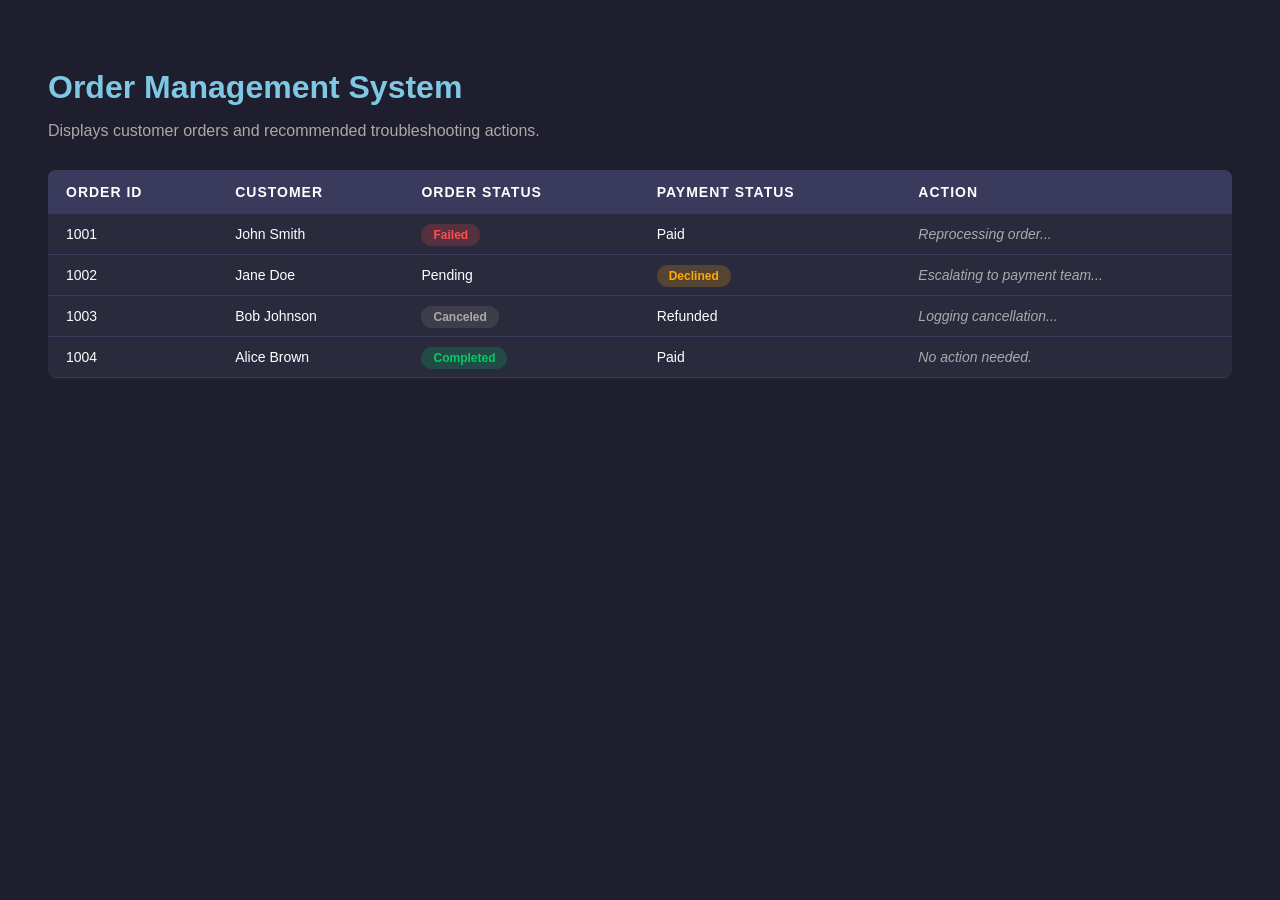
==== index.html @ 85a8628d "Add front-end order management dashboard" ====
<!DOCTYPE html>
<html lang="en">
<head>
    <meta charset="UTF-8">
    <meta name="viewport" content="width=device-width, initial-scale=1.0">
    <title>Order Management System</title>
    <style>
        body {
            font-family: Arial, sans-serif;
            background-color: #1e1e2e;
            color: #ffffff;
            padding: 40px;
        }

        h1 {
            color: #7ec8e3;
            margin-bottom: 10px;
        }

        p {
            color: #aaaaaa;
            margin-bottom: 30px;
        }

        table {
            width: 100%;
            border-collapse: collapse;
            background-color: #2a2a3d;
            border-radius: 8px;
            overflow: hidden;
        }

        th {
            background-color: #3a3a5c;
            padding: 14px 18px;
            text-align: left;
            font-size: 14px;
            text-transform: uppercase;
            letter-spacing: 1px;
        }

        td {
            padding: 12px 18px;
            border-bottom: 1px solid #3a3a5c;
            font-size: 14px;
        }

        /* Status badges */
        .badge {
            padding: 4px 12px;
            border-radius: 20px;
            font-size: 12px;
            font-weight: bold;
        }

        .failed     { background-color: #ff4d4d33; color: #ff4d4d; }
        .declined   { background-color: #ffaa0033; color: #ffaa00; }
        .canceled   { background-color: #88888833; color: #aaaaaa; }
        .completed  { background-color: #00cc6633; color: #00cc66; }

        /* Action column */
        .action {
            font-style: italic;
            color: #aaaaaa;
        }
    </style>
</head>
<body>

<h1>Order Management System</h1>
<p>Displays customer orders and recommended troubleshooting actions.</p>

<table>
    <thead>
    <tr>
        <th>Order ID</th>
        <th>Customer</th>
        <th>Order Status</th>
        <th>Payment Status</th>
        <th>Action</th>
    </tr>
    </thead>
    <tbody>
    <tr>
        <td>1001</td>
        <td>John Smith</td>
        <td><span class="badge failed">Failed</span></td>
        <td>Paid</td>
        <td class="action">Reprocessing order...</td>
    </tr>
    <tr>
        <td>1002</td>
        <td>Jane Doe</td>
        <td>Pending</td>
        <td><span class="badge declined">Declined</span></td>
        <td class="action">Escalating to payment team...</td>
    </tr>
    <tr>
        <td>1003</td>
        <td>Bob Johnson</td>
        <td><span class="badge canceled">Canceled</span></td>
        <td>Refunded</td>
        <td class="action">Logging cancellation...</td>
    </tr>
    <tr>
        <td>1004</td>
        <td>Alice Brown</td>
        <td><span class="badge completed">Completed</span></td>
        <td>Paid</td>
        <td class="action">No action needed.</td>
    </tr>
    </tbody>
</table>

</body>
</html>
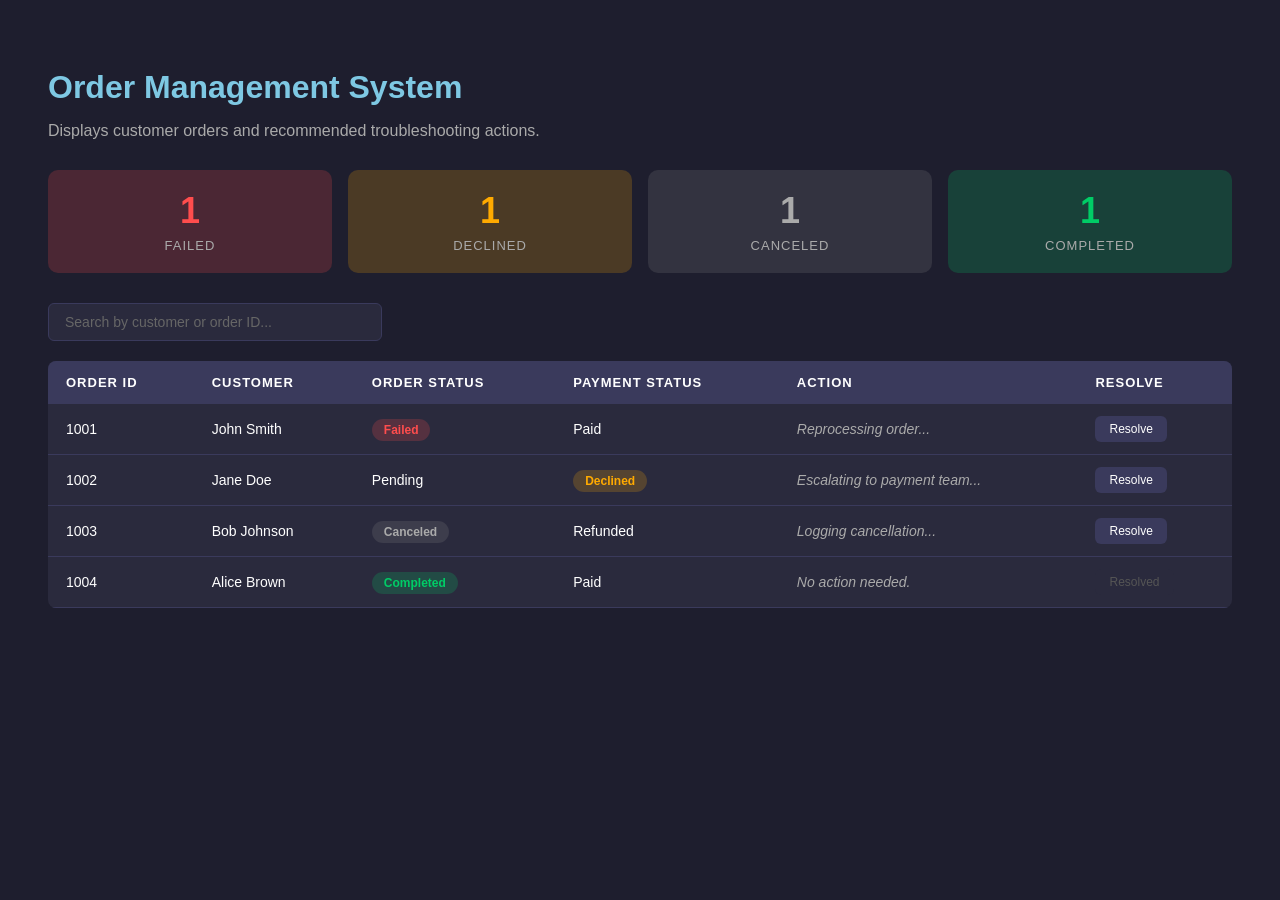
==== commit 9c0ce0b7: "Add summary cards, search filter, and resolve buttons" ====
--- a/index.html
+++ b/index.html
@@ -12,16 +12,61 @@
             padding: 40px;
         }
 
-        h1 {
-            color: #7ec8e3;
-            margin-bottom: 10px;
-        }
-
-        p {
+        h1 { color: #7ec8e3; margin-bottom: 6px; }
+        p  { color: #aaaaaa; margin-bottom: 30px; }
+
+        /* Summary Cards */
+        .cards {
+            display: flex;
+            gap: 16px;
+            margin-bottom: 30px;
+        }
+
+        .card {
+            flex: 1;
+            background-color: #2a2a3d;
+            border-radius: 10px;
+            padding: 20px;
+            text-align: center;
+        }
+
+        .card .number {
+            font-size: 36px;
+            font-weight: bold;
+            margin-bottom: 6px;
+        }
+
+        .card .label {
+            font-size: 13px;
             color: #aaaaaa;
-            margin-bottom: 30px;
-        }
-
+            text-transform: uppercase;
+            letter-spacing: 1px;
+        }
+
+        .card.failed   .number { color: #ff4d4d; }
+        .card.declined .number { color: #ffaa00; }
+        .card.canceled .number { color: #aaaaaa; }
+        .card.completed .number { color: #00cc66; }
+
+        /* Search Bar */
+        .search-bar {
+            margin-bottom: 20px;
+        }
+
+        .search-bar input {
+            width: 300px;
+            padding: 10px 16px;
+            border-radius: 6px;
+            border: 1px solid #3a3a5c;
+            background-color: #2a2a3d;
+            color: #ffffff;
+            font-size: 14px;
+            outline: none;
+        }
+
+        .search-bar input::placeholder { color: #666; }
+
+        /* Table */
         table {
             width: 100%;
             border-collapse: collapse;
@@ -34,7 +79,7 @@
             background-color: #3a3a5c;
             padding: 14px 18px;
             text-align: left;
-            font-size: 14px;
+            font-size: 13px;
             text-transform: uppercase;
             letter-spacing: 1px;
         }
@@ -45,7 +90,6 @@
             font-size: 14px;
         }
 
-        /* Status badges */
         .badge {
             padding: 4px 12px;
             border-radius: 20px;
@@ -53,16 +97,26 @@
             font-weight: bold;
         }
 
-        .failed     { background-color: #ff4d4d33; color: #ff4d4d; }
-        .declined   { background-color: #ffaa0033; color: #ffaa00; }
-        .canceled   { background-color: #88888833; color: #aaaaaa; }
-        .completed  { background-color: #00cc6633; color: #00cc66; }
-
-        /* Action column */
-        .action {
-            font-style: italic;
-            color: #aaaaaa;
-        }
+        .failed    { background-color: #ff4d4d33; color: #ff4d4d; }
+        .declined  { background-color: #ffaa0033; color: #ffaa00; }
+        .canceled  { background-color: #88888833; color: #aaaaaa; }
+        .completed { background-color: #00cc6633; color: #00cc66; }
+        .action    { font-style: italic; color: #aaaaaa; }
+
+        /* Resolve Button */
+        .resolve-btn {
+            padding: 6px 14px;
+            border-radius: 6px;
+            border: none;
+            background-color: #3a3a5c;
+            color: #ffffff;
+            font-size: 12px;
+            cursor: pointer;
+            transition: background 0.2s;
+        }
+
+        .resolve-btn:hover  { background-color: #00cc66; color: #000; }
+        .resolve-btn:disabled { background-color: #2a2a3d; color: #555; cursor: default; }
     </style>
 </head>
 <body>
@@ -70,7 +124,33 @@
 <h1>Order Management System</h1>
 <p>Displays customer orders and recommended troubleshooting actions.</p>
 
-<table>
+<!-- Summary Cards -->
+<div class="cards">
+    <div class="card failed">
+        <div class="number">1</div>
+        <div class="label">Failed</div>
+    </div>
+    <div class="card declined">
+        <div class="number">1</div>
+        <div class="label">Declined</div>
+    </div>
+    <div class="card canceled">
+        <div class="number">1</div>
+        <div class="label">Canceled</div>
+    </div>
+    <div class="card completed">
+        <div class="number">1</div>
+        <div class="label">Completed</div>
+    </div>
+</div>
+
+<!-- Search Bar -->
+<div class="search-bar">
+    <input type="text" id="searchInput" placeholder="Search by customer or order ID..." onkeyup="filterTable()">
+</div>
+
+<!-- Orders Table -->
+<table id="ordersTable">
     <thead>
     <tr>
         <th>Order ID</th>
@@ -78,6 +158,7 @@
         <th>Order Status</th>
         <th>Payment Status</th>
         <th>Action</th>
+        <th>Resolve</th>
     </tr>
     </thead>
     <tbody>
@@ -87,6 +168,7 @@
         <td><span class="badge failed">Failed</span></td>
         <td>Paid</td>
         <td class="action">Reprocessing order...</td>
+        <td><button class="resolve-btn" onclick="resolveOrder(this)">Resolve</button></td>
     </tr>
     <tr>
         <td>1002</td>
@@ -94,6 +176,7 @@
         <td>Pending</td>
         <td><span class="badge declined">Declined</span></td>
         <td class="action">Escalating to payment team...</td>
+        <td><button class="resolve-btn" onclick="resolveOrder(this)">Resolve</button></td>
     </tr>
     <tr>
         <td>1003</td>
@@ -101,6 +184,7 @@
         <td><span class="badge canceled">Canceled</span></td>
         <td>Refunded</td>
         <td class="action">Logging cancellation...</td>
+        <td><button class="resolve-btn" onclick="resolveOrder(this)">Resolve</button></td>
     </tr>
     <tr>
         <td>1004</td>
@@ -108,9 +192,30 @@
         <td><span class="badge completed">Completed</span></td>
         <td>Paid</td>
         <td class="action">No action needed.</td>
+        <td><button class="resolve-btn" disabled>Resolved</button></td>
     </tr>
     </tbody>
 </table>
 
+<script>
+    // Search filter
+    function filterTable() {
+        const input = document.getElementById("searchInput").value.toLowerCase();
+        const rows = document.querySelectorAll("#ordersTable tbody tr");
+        rows.forEach(row => {
+            const text = row.innerText.toLowerCase();
+            row.style.display = text.includes(input) ? "" : "none";
+        });
+    }
+
+    // Resolve button
+    function resolveOrder(btn) {
+        const row = btn.closest("tr");
+        row.style.opacity = "0.4";
+        btn.textContent = "Resolved";
+        btn.disabled = true;
+    }
+</script>
+
 </body>
 </html>
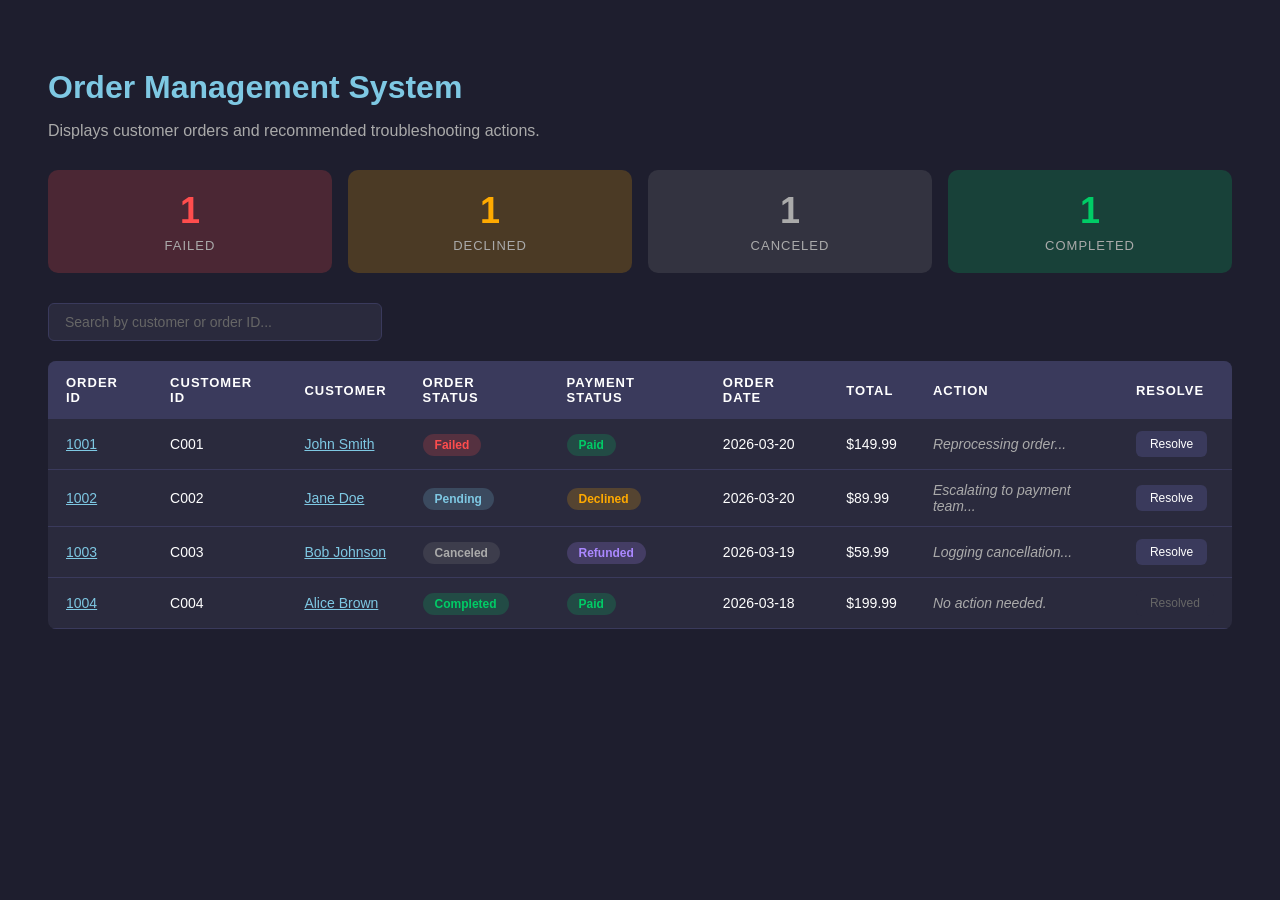
==== commit 79a5be25: "Add customer profiles, order detail modals, and order history" ====
--- a/index.html
+++ b/index.html
@@ -15,7 +15,6 @@
         h1 { color: #7ec8e3; margin-bottom: 6px; }
         p  { color: #aaaaaa; margin-bottom: 30px; }
 
-        /* Summary Cards */
         .cards {
             display: flex;
             gap: 16px;
@@ -30,28 +29,15 @@
             text-align: center;
         }
 
-        .card .number {
-            font-size: 36px;
-            font-weight: bold;
-            margin-bottom: 6px;
-        }
-
-        .card .label {
-            font-size: 13px;
-            color: #aaaaaa;
-            text-transform: uppercase;
-            letter-spacing: 1px;
-        }
-
-        .card.failed   .number { color: #ff4d4d; }
-        .card.declined .number { color: #ffaa00; }
-        .card.canceled .number { color: #aaaaaa; }
+        .card .number { font-size: 36px; font-weight: bold; margin-bottom: 6px; }
+        .card .label  { font-size: 13px; color: #aaaaaa; text-transform: uppercase; letter-spacing: 1px; }
+
+        .card.failed    .number { color: #ff4d4d; }
+        .card.declined  .number { color: #ffaa00; }
+        .card.canceled  .number { color: #aaaaaa; }
         .card.completed .number { color: #00cc66; }
 
-        /* Search Bar */
-        .search-bar {
-            margin-bottom: 20px;
-        }
+        .search-bar { margin-bottom: 20px; }
 
         .search-bar input {
             width: 300px;
@@ -66,7 +52,6 @@
 
         .search-bar input::placeholder { color: #666; }
 
-        /* Table */
         table {
             width: 100%;
             border-collapse: collapse;
@@ -101,9 +86,25 @@
         .declined  { background-color: #ffaa0033; color: #ffaa00; }
         .canceled  { background-color: #88888833; color: #aaaaaa; }
         .completed { background-color: #00cc6633; color: #00cc66; }
-        .action    { font-style: italic; color: #aaaaaa; }
-
-        /* Resolve Button */
+        .pending   { background-color: #7ec8e333; color: #7ec8e3; }
+        .paid      { background-color: #00cc6633; color: #00cc66; }
+        .refunded  { background-color: #aa88ff33; color: #aa88ff; }
+
+        .action { font-style: italic; color: #aaaaaa; }
+
+        /* Clickable links */
+        .clickable {
+            color: #7ec8e3;
+            cursor: pointer;
+            text-decoration: underline;
+            background: none;
+            border: none;
+            font-size: 14px;
+            padding: 0;
+        }
+
+        .clickable:hover { color: #ffffff; }
+
         .resolve-btn {
             padding: 6px 14px;
             border-radius: 6px;
@@ -115,8 +116,96 @@
             transition: background 0.2s;
         }
 
-        .resolve-btn:hover  { background-color: #00cc66; color: #000; }
-        .resolve-btn:disabled { background-color: #2a2a3d; color: #555; cursor: default; }
+        .resolve-btn:hover    { background-color: #00cc66; color: #000; }
+        .resolve-btn:disabled { background-color: #2a2a3d; color: #666; cursor: default; }
+
+        /* Modal overlay */
+        .modal-overlay {
+            display: none;
+            position: fixed;
+            top: 0; left: 0;
+            width: 100%; height: 100%;
+            background-color: rgba(0,0,0,0.7);
+            z-index: 100;
+            justify-content: center;
+            align-items: center;
+        }
+
+        .modal-overlay.active { display: flex; }
+
+        .modal {
+            background-color: #2a2a3d;
+            border-radius: 12px;
+            padding: 32px;
+            width: 560px;
+            max-width: 90%;
+            position: relative;
+        }
+
+        .modal h2 { color: #7ec8e3; margin-bottom: 6px; }
+        .modal .subtitle { color: #aaaaaa; font-size: 13px; margin-bottom: 24px; }
+
+        .modal-close {
+            position: absolute;
+            top: 16px; right: 20px;
+            background: none;
+            border: none;
+            color: #aaaaaa;
+            font-size: 22px;
+            cursor: pointer;
+        }
+
+        .modal-close:hover { color: #fff; }
+
+        .info-grid {
+            display: grid;
+            grid-template-columns: 1fr 1fr;
+            gap: 12px;
+            margin-bottom: 24px;
+        }
+
+        .info-item .info-label {
+            font-size: 11px;
+            color: #aaaaaa;
+            text-transform: uppercase;
+            letter-spacing: 1px;
+            margin-bottom: 4px;
+        }
+
+        .info-item .info-value {
+            font-size: 15px;
+            font-weight: bold;
+        }
+
+        .modal table {
+            margin-top: 8px;
+            font-size: 13px;
+        }
+
+        .modal th { font-size: 11px; padding: 10px 14px; }
+        .modal td { padding: 10px 14px; }
+
+        .action-buttons {
+            display: flex;
+            gap: 10px;
+            margin-top: 24px;
+        }
+
+        .btn {
+            padding: 10px 20px;
+            border-radius: 6px;
+            border: none;
+            font-size: 13px;
+            cursor: pointer;
+            font-weight: bold;
+        }
+
+        .btn-reprocess { background-color: #ff4d4d; color: #fff; }
+        .btn-escalate  { background-color: #ffaa00; color: #000; }
+        .btn-cancel    { background-color: #555; color: #fff; }
+        .btn-reprocess:hover { background-color: #ff2222; }
+        .btn-escalate:hover  { background-color: #cc8800; }
+        .btn-cancel:hover    { background-color: #333; }
     </style>
 </head>
 <body>
@@ -154,67 +243,208 @@
     <thead>
     <tr>
         <th>Order ID</th>
+        <th>Customer ID</th>
         <th>Customer</th>
         <th>Order Status</th>
         <th>Payment Status</th>
+        <th>Order Date</th>
+        <th>Total</th>
         <th>Action</th>
         <th>Resolve</th>
     </tr>
     </thead>
     <tbody>
     <tr>
-        <td>1001</td>
-        <td>John Smith</td>
+        <td><button class="clickable" onclick="openOrderModal('1001')">1001</button></td>
+        <td>C001</td>
+        <td><button class="clickable" onclick="openCustomerModal('C001')">John Smith</button></td>
         <td><span class="badge failed">Failed</span></td>
-        <td>Paid</td>
+        <td><span class="badge paid">Paid</span></td>
+        <td>2026-03-20</td>
+        <td>$149.99</td>
         <td class="action">Reprocessing order...</td>
         <td><button class="resolve-btn" onclick="resolveOrder(this)">Resolve</button></td>
     </tr>
     <tr>
-        <td>1002</td>
-        <td>Jane Doe</td>
-        <td>Pending</td>
+        <td><button class="clickable" onclick="openOrderModal('1002')">1002</button></td>
+        <td>C002</td>
+        <td><button class="clickable" onclick="openCustomerModal('C002')">Jane Doe</button></td>
+        <td><span class="badge pending">Pending</span></td>
         <td><span class="badge declined">Declined</span></td>
+        <td>2026-03-20</td>
+        <td>$89.99</td>
         <td class="action">Escalating to payment team...</td>
         <td><button class="resolve-btn" onclick="resolveOrder(this)">Resolve</button></td>
     </tr>
     <tr>
-        <td>1003</td>
-        <td>Bob Johnson</td>
+        <td><button class="clickable" onclick="openOrderModal('1003')">1003</button></td>
+        <td>C003</td>
+        <td><button class="clickable" onclick="openCustomerModal('C003')">Bob Johnson</button></td>
         <td><span class="badge canceled">Canceled</span></td>
-        <td>Refunded</td>
+        <td><span class="badge refunded">Refunded</span></td>
+        <td>2026-03-19</td>
+        <td>$59.99</td>
         <td class="action">Logging cancellation...</td>
         <td><button class="resolve-btn" onclick="resolveOrder(this)">Resolve</button></td>
     </tr>
     <tr>
-        <td>1004</td>
-        <td>Alice Brown</td>
+        <td><button class="clickable" onclick="openOrderModal('1004')">1004</button></td>
+        <td>C004</td>
+        <td><button class="clickable" onclick="openCustomerModal('C004')">Alice Brown</button></td>
         <td><span class="badge completed">Completed</span></td>
-        <td>Paid</td>
+        <td><span class="badge paid">Paid</span></td>
+        <td>2026-03-18</td>
+        <td>$199.99</td>
         <td class="action">No action needed.</td>
         <td><button class="resolve-btn" disabled>Resolved</button></td>
     </tr>
     </tbody>
 </table>
 
+<!-- Order Detail Modal -->
+<div class="modal-overlay" id="orderModal">
+    <div class="modal">
+        <button class="modal-close" onclick="closeModal('orderModal')">✕</button>
+        <h2 id="orderModalTitle">Order #1001</h2>
+        <div class="subtitle" id="orderModalSubtitle">Order details and available actions</div>
+        <div class="info-grid" id="orderModalGrid"></div>
+        <div class="action-buttons" id="orderModalActions"></div>
+    </div>
+</div>
+
+<!-- Customer Detail Modal -->
+<div class="modal-overlay" id="customerModal">
+    <div class="modal">
+        <button class="modal-close" onclick="closeModal('customerModal')">✕</button>
+        <h2 id="customerModalTitle">Customer Profile</h2>
+        <div class="subtitle" id="customerModalSubtitle"></div>
+        <div class="info-grid" id="customerModalGrid"></div>
+        <h3 style="color:#7ec8e3; margin-bottom:12px;">Order History</h3>
+        <table id="customerOrderHistory">
+            <thead>
+            <tr>
+                <th>Order ID</th>
+                <th>Date</th>
+                <th>Order Status</th>
+                <th>Payment</th>
+                <th>Total</th>
+            </tr>
+            </thead>
+            <tbody id="customerOrderHistoryBody"></tbody>
+        </table>
+    </div>
+</div>
+
 <script>
-    // Search filter
+    const orders = {
+        '1001': { id:'1001', customer:'John Smith', customerId:'C001', orderStatus:'Failed',    paymentStatus:'Paid',     date:'2026-03-20', total:'$149.99', action:'Reprocess order' },
+        '1002': { id:'1002', customer:'Jane Doe',   customerId:'C002', orderStatus:'Pending',   paymentStatus:'Declined', date:'2026-03-20', total:'$89.99',  action:'Escalate to payment team' },
+        '1003': { id:'1003', customer:'Bob Johnson',customerId:'C003', orderStatus:'Canceled',  paymentStatus:'Refunded', date:'2026-03-19', total:'$59.99',  action:'Log cancellation' },
+        '1004': { id:'1004', customer:'Alice Brown',customerId:'C004', orderStatus:'Completed', paymentStatus:'Paid',     date:'2026-03-18', total:'$199.99', action:'No action needed' }
+    };
+
+    const customers = {
+        'C001': { id:'C001', name:'John Smith',  email:'john.smith@email.com',  phone:'512-555-0101',
+            orders: [
+                { id:'1001', date:'2026-03-20', orderStatus:'Failed',    payment:'Paid',     total:'$149.99' },
+                { id:'1005', date:'2026-02-14', orderStatus:'Completed', payment:'Paid',     total:'$39.99'  },
+                { id:'1006', date:'2026-01-05', orderStatus:'Completed', payment:'Paid',     total:'$79.99'  }
+            ]
+        },
+        'C002': { id:'C002', name:'Jane Doe',    email:'jane.doe@email.com',    phone:'512-555-0102',
+            orders: [
+                { id:'1002', date:'2026-03-20', orderStatus:'Pending',   payment:'Declined', total:'$89.99'  },
+                { id:'1007', date:'2026-02-28', orderStatus:'Completed', payment:'Paid',     total:'$119.99' }
+            ]
+        },
+        'C003': { id:'C003', name:'Bob Johnson', email:'bob.johnson@email.com', phone:'512-555-0103',
+            orders: [
+                { id:'1003', date:'2026-03-19', orderStatus:'Canceled',  payment:'Refunded', total:'$59.99'  },
+                { id:'1008', date:'2026-01-22', orderStatus:'Completed', payment:'Paid',     total:'$29.99'  }
+            ]
+        },
+        'C004': { id:'C004', name:'Alice Brown', email:'alice.brown@email.com', phone:'512-555-0104',
+            orders: [
+                { id:'1004', date:'2026-03-18', orderStatus:'Completed', payment:'Paid',     total:'$199.99' },
+                { id:'1009', date:'2026-03-10', orderStatus:'Failed',    payment:'Paid',     total:'$99.99'  },
+                { id:'1010', date:'2026-02-01', orderStatus:'Completed', payment:'Paid',     total:'$49.99'  }
+            ]
+        }
+    };
+
+    function getBadge(status) {
+        const map = {
+            'Failed':'failed','Declined':'declined','Canceled':'canceled',
+            'Completed':'completed','Pending':'pending','Paid':'paid','Refunded':'refunded'
+        };
+        const cls = map[status] || '';
+        return `<span class="badge ${cls}">${status}</span>`;
+    }
+
+    function openOrderModal(orderId) {
+        const o = orders[orderId];
+        document.getElementById('orderModalTitle').textContent = `Order #${o.id}`;
+        document.getElementById('orderModalSubtitle').textContent = `Customer: ${o.customer} (${o.customerId})`;
+        document.getElementById('orderModalGrid').innerHTML = `
+                <div class="info-item"><div class="info-label">Order Status</div><div class="info-value">${getBadge(o.orderStatus)}</div></div>
+                <div class="info-item"><div class="info-label">Payment Status</div><div class="info-value">${getBadge(o.paymentStatus)}</div></div>
+                <div class="info-item"><div class="info-label">Order Date</div><div class="info-value">${o.date}</div></div>
+                <div class="info-item"><div class="info-label">Total</div><div class="info-value">${o.total}</div></div>
+            `;
+        let actions = '';
+        if (o.orderStatus === 'Failed')   actions = `<button class="btn btn-reprocess">Reprocess Order</button>`;
+        if (o.paymentStatus === 'Declined') actions = `<button class="btn btn-escalate">Escalate to Payment Team</button>`;
+        if (o.orderStatus === 'Canceled') actions = `<button class="btn btn-cancel">Log Cancellation</button>`;
+        document.getElementById('orderModalActions').innerHTML = actions;
+        document.getElementById('orderModal').classList.add('active');
+    }
+
+    function openCustomerModal(customerId) {
+        const c = customers[customerId];
+        document.getElementById('customerModalTitle').textContent = c.name;
+        document.getElementById('customerModalSubtitle').textContent = `Customer ID: ${c.id}`;
+        document.getElementById('customerModalGrid').innerHTML = `
+                <div class="info-item"><div class="info-label">Email</div><div class="info-value">${c.email}</div></div>
+                <div class="info-item"><div class="info-label">Phone</div><div class="info-value">${c.phone}</div></div>
+                <div class="info-item"><div class="info-label">Total Orders</div><div class="info-value">${c.orders.length}</div></div>
+            `;
+        const rows = c.orders.map(o => `
+                <tr>
+                    <td>${o.id}</td>
+                    <td>${o.date}</td>
+                    <td>${getBadge(o.orderStatus)}</td>
+                    <td>${getBadge(o.payment)}</td>
+                    <td>${o.total}</td>
+                </tr>
+            `).join('');
+        document.getElementById('customerOrderHistoryBody').innerHTML = rows;
+        document.getElementById('customerModal').classList.add('active');
+    }
+
+    function closeModal(id) {
+        document.getElementById(id).classList.remove('active');
+    }
+
     function filterTable() {
         const input = document.getElementById("searchInput").value.toLowerCase();
         const rows = document.querySelectorAll("#ordersTable tbody tr");
         rows.forEach(row => {
-            const text = row.innerText.toLowerCase();
-            row.style.display = text.includes(input) ? "" : "none";
+            row.style.display = row.innerText.toLowerCase().includes(input) ? "" : "none";
         });
     }
 
-    // Resolve button
     function resolveOrder(btn) {
-        const row = btn.closest("tr");
-        row.style.opacity = "0.4";
+        btn.closest("tr").style.opacity = "0.4";
         btn.textContent = "Resolved";
         btn.disabled = true;
     }
+
+    // Close modal when clicking outside
+    document.querySelectorAll('.modal-overlay').forEach(overlay => {
+        overlay.addEventListener('click', function(e) {
+            if (e.target === this) this.classList.remove('active');
+        });
+    });
 </script>
 
 </body>
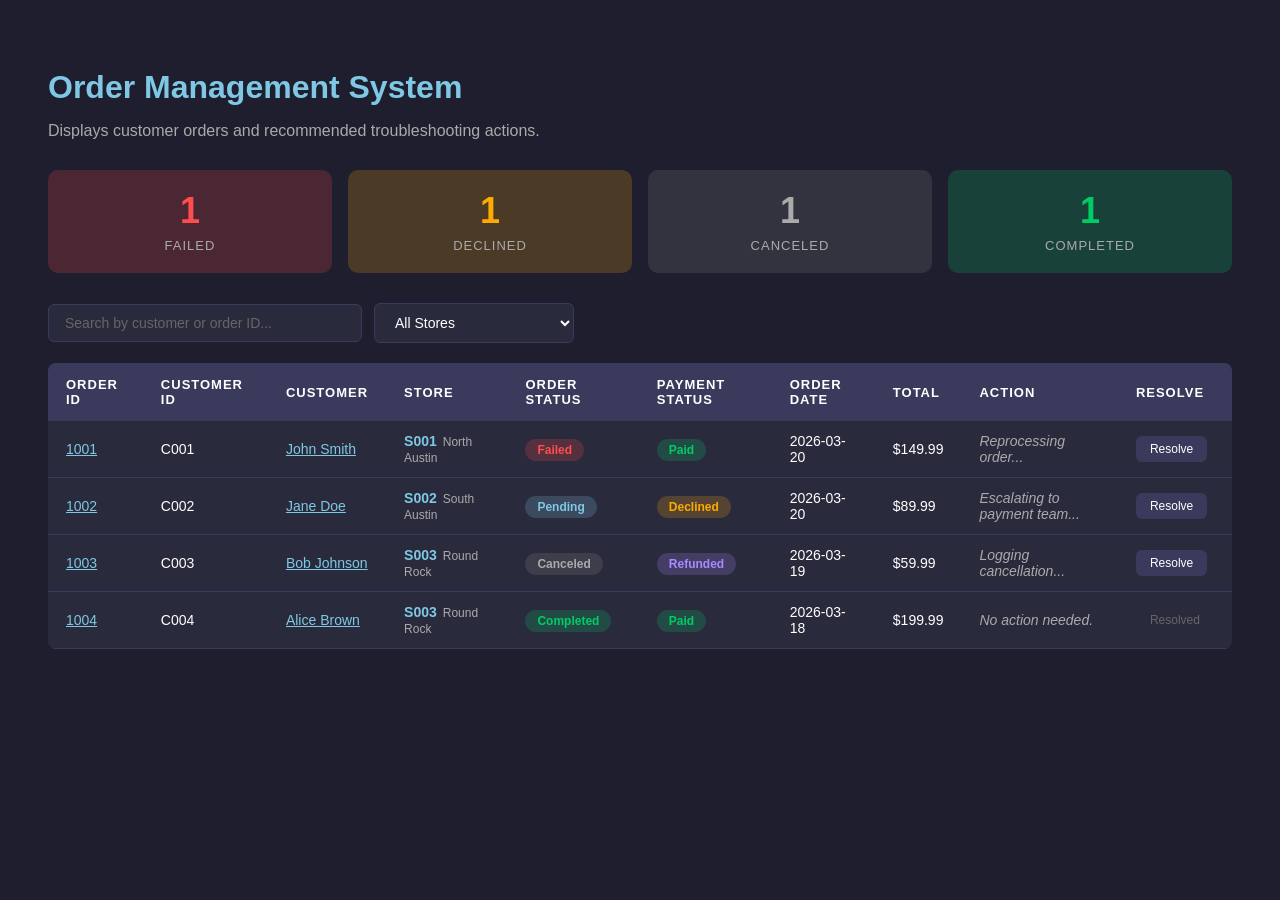
==== commit 47740a83: "Fix: clear browser cache, confirm JS/CSS separation working" ====
--- a/index.html
+++ b/index.html
@@ -4,209 +4,7 @@
     <meta charset="UTF-8">
     <meta name="viewport" content="width=device-width, initial-scale=1.0">
     <title>Order Management System</title>
-    <style>
-        body {
-            font-family: Arial, sans-serif;
-            background-color: #1e1e2e;
-            color: #ffffff;
-            padding: 40px;
-        }
-
-        h1 { color: #7ec8e3; margin-bottom: 6px; }
-        p  { color: #aaaaaa; margin-bottom: 30px; }
-
-        .cards {
-            display: flex;
-            gap: 16px;
-            margin-bottom: 30px;
-        }
-
-        .card {
-            flex: 1;
-            background-color: #2a2a3d;
-            border-radius: 10px;
-            padding: 20px;
-            text-align: center;
-        }
-
-        .card .number { font-size: 36px; font-weight: bold; margin-bottom: 6px; }
-        .card .label  { font-size: 13px; color: #aaaaaa; text-transform: uppercase; letter-spacing: 1px; }
-
-        .card.failed    .number { color: #ff4d4d; }
-        .card.declined  .number { color: #ffaa00; }
-        .card.canceled  .number { color: #aaaaaa; }
-        .card.completed .number { color: #00cc66; }
-
-        .search-bar { margin-bottom: 20px; }
-
-        .search-bar input {
-            width: 300px;
-            padding: 10px 16px;
-            border-radius: 6px;
-            border: 1px solid #3a3a5c;
-            background-color: #2a2a3d;
-            color: #ffffff;
-            font-size: 14px;
-            outline: none;
-        }
-
-        .search-bar input::placeholder { color: #666; }
-
-        table {
-            width: 100%;
-            border-collapse: collapse;
-            background-color: #2a2a3d;
-            border-radius: 8px;
-            overflow: hidden;
-        }
-
-        th {
-            background-color: #3a3a5c;
-            padding: 14px 18px;
-            text-align: left;
-            font-size: 13px;
-            text-transform: uppercase;
-            letter-spacing: 1px;
-        }
-
-        td {
-            padding: 12px 18px;
-            border-bottom: 1px solid #3a3a5c;
-            font-size: 14px;
-        }
-
-        .badge {
-            padding: 4px 12px;
-            border-radius: 20px;
-            font-size: 12px;
-            font-weight: bold;
-        }
-
-        .failed    { background-color: #ff4d4d33; color: #ff4d4d; }
-        .declined  { background-color: #ffaa0033; color: #ffaa00; }
-        .canceled  { background-color: #88888833; color: #aaaaaa; }
-        .completed { background-color: #00cc6633; color: #00cc66; }
-        .pending   { background-color: #7ec8e333; color: #7ec8e3; }
-        .paid      { background-color: #00cc6633; color: #00cc66; }
-        .refunded  { background-color: #aa88ff33; color: #aa88ff; }
-
-        .action { font-style: italic; color: #aaaaaa; }
-
-        /* Clickable links */
-        .clickable {
-            color: #7ec8e3;
-            cursor: pointer;
-            text-decoration: underline;
-            background: none;
-            border: none;
-            font-size: 14px;
-            padding: 0;
-        }
-
-        .clickable:hover { color: #ffffff; }
-
-        .resolve-btn {
-            padding: 6px 14px;
-            border-radius: 6px;
-            border: none;
-            background-color: #3a3a5c;
-            color: #ffffff;
-            font-size: 12px;
-            cursor: pointer;
-            transition: background 0.2s;
-        }
-
-        .resolve-btn:hover    { background-color: #00cc66; color: #000; }
-        .resolve-btn:disabled { background-color: #2a2a3d; color: #666; cursor: default; }
-
-        /* Modal overlay */
-        .modal-overlay {
-            display: none;
-            position: fixed;
-            top: 0; left: 0;
-            width: 100%; height: 100%;
-            background-color: rgba(0,0,0,0.7);
-            z-index: 100;
-            justify-content: center;
-            align-items: center;
-        }
-
-        .modal-overlay.active { display: flex; }
-
-        .modal {
-            background-color: #2a2a3d;
-            border-radius: 12px;
-            padding: 32px;
-            width: 560px;
-            max-width: 90%;
-            position: relative;
-        }
-
-        .modal h2 { color: #7ec8e3; margin-bottom: 6px; }
-        .modal .subtitle { color: #aaaaaa; font-size: 13px; margin-bottom: 24px; }
-
-        .modal-close {
-            position: absolute;
-            top: 16px; right: 20px;
-            background: none;
-            border: none;
-            color: #aaaaaa;
-            font-size: 22px;
-            cursor: pointer;
-        }
-
-        .modal-close:hover { color: #fff; }
-
-        .info-grid {
-            display: grid;
-            grid-template-columns: 1fr 1fr;
-            gap: 12px;
-            margin-bottom: 24px;
-        }
-
-        .info-item .info-label {
-            font-size: 11px;
-            color: #aaaaaa;
-            text-transform: uppercase;
-            letter-spacing: 1px;
-            margin-bottom: 4px;
-        }
-
-        .info-item .info-value {
-            font-size: 15px;
-            font-weight: bold;
-        }
-
-        .modal table {
-            margin-top: 8px;
-            font-size: 13px;
-        }
-
-        .modal th { font-size: 11px; padding: 10px 14px; }
-        .modal td { padding: 10px 14px; }
-
-        .action-buttons {
-            display: flex;
-            gap: 10px;
-            margin-top: 24px;
-        }
-
-        .btn {
-            padding: 10px 20px;
-            border-radius: 6px;
-            border: none;
-            font-size: 13px;
-            cursor: pointer;
-            font-weight: bold;
-        }
-
-        .btn-reprocess { background-color: #ff4d4d; color: #fff; }
-        .btn-escalate  { background-color: #ffaa00; color: #000; }
-        .btn-cancel    { background-color: #555; color: #fff; }
-        .btn-reprocess:hover { background-color: #ff2222; }
-        .btn-escalate:hover  { background-color: #cc8800; }
-        .btn-cancel:hover    { background-color: #333; }
-    </style>
+    <link rel="stylesheet" href="styles.css">
 </head>
 <body>
 
@@ -215,27 +13,21 @@
 
 <!-- Summary Cards -->
 <div class="cards">
-    <div class="card failed">
-        <div class="number">1</div>
-        <div class="label">Failed</div>
-    </div>
-    <div class="card declined">
-        <div class="number">1</div>
-        <div class="label">Declined</div>
-    </div>
-    <div class="card canceled">
-        <div class="number">1</div>
-        <div class="label">Canceled</div>
-    </div>
-    <div class="card completed">
-        <div class="number">1</div>
-        <div class="label">Completed</div>
-    </div>
+    <div class="card failed"><div class="number">1</div><div class="label">Failed</div></div>
+    <div class="card declined"><div class="number">1</div><div class="label">Declined</div></div>
+    <div class="card canceled"><div class="number">1</div><div class="label">Canceled</div></div>
+    <div class="card completed"><div class="number">1</div><div class="label">Completed</div></div>
 </div>
 
-<!-- Search Bar -->
-<div class="search-bar">
-    <input type="text" id="searchInput" placeholder="Search by customer or order ID..." onkeyup="filterTable()">
+<!-- Filters -->
+<div class="filters">
+    <input type="text" id="searchInput" placeholder="Search by customer or order ID..." onkeyup="applyFilters()">
+    <select id="storeFilter" onchange="applyFilters()">
+        <option value="">All Stores</option>
+        <option value="S001">S001 - North Austin</option>
+        <option value="S002">S002 - South Austin</option>
+        <option value="S003">S003 - Round Rock</option>
+    </select>
 </div>
 
 <!-- Orders Table -->
@@ -245,6 +37,7 @@
         <th>Order ID</th>
         <th>Customer ID</th>
         <th>Customer</th>
+        <th>Store</th>
         <th>Order Status</th>
         <th>Payment Status</th>
         <th>Order Date</th>
@@ -254,47 +47,47 @@
     </tr>
     </thead>
     <tbody>
-    <tr>
+    <tr data-store="S001">
         <td><button class="clickable" onclick="openOrderModal('1001')">1001</button></td>
         <td>C001</td>
         <td><button class="clickable" onclick="openCustomerModal('C001')">John Smith</button></td>
+        <td><span class="store-id">S001</span><span class="store-tag">North Austin</span></td>
         <td><span class="badge failed">Failed</span></td>
         <td><span class="badge paid">Paid</span></td>
-        <td>2026-03-20</td>
-        <td>$149.99</td>
+        <td>2026-03-20</td><td>$149.99</td>
         <td class="action">Reprocessing order...</td>
         <td><button class="resolve-btn" onclick="resolveOrder(this)">Resolve</button></td>
     </tr>
-    <tr>
+    <tr data-store="S002">
         <td><button class="clickable" onclick="openOrderModal('1002')">1002</button></td>
         <td>C002</td>
         <td><button class="clickable" onclick="openCustomerModal('C002')">Jane Doe</button></td>
+        <td><span class="store-id">S002</span><span class="store-tag">South Austin</span></td>
         <td><span class="badge pending">Pending</span></td>
         <td><span class="badge declined">Declined</span></td>
-        <td>2026-03-20</td>
-        <td>$89.99</td>
+        <td>2026-03-20</td><td>$89.99</td>
         <td class="action">Escalating to payment team...</td>
         <td><button class="resolve-btn" onclick="resolveOrder(this)">Resolve</button></td>
     </tr>
-    <tr>
+    <tr data-store="S003">
         <td><button class="clickable" onclick="openOrderModal('1003')">1003</button></td>
         <td>C003</td>
         <td><button class="clickable" onclick="openCustomerModal('C003')">Bob Johnson</button></td>
+        <td><span class="store-id">S003</span><span class="store-tag">Round Rock</span></td>
         <td><span class="badge canceled">Canceled</span></td>
         <td><span class="badge refunded">Refunded</span></td>
-        <td>2026-03-19</td>
-        <td>$59.99</td>
+        <td>2026-03-19</td><td>$59.99</td>
         <td class="action">Logging cancellation...</td>
         <td><button class="resolve-btn" onclick="resolveOrder(this)">Resolve</button></td>
     </tr>
-    <tr>
+    <tr data-store="S003">
         <td><button class="clickable" onclick="openOrderModal('1004')">1004</button></td>
         <td>C004</td>
         <td><button class="clickable" onclick="openCustomerModal('C004')">Alice Brown</button></td>
+        <td><span class="store-id">S003</span><span class="store-tag">Round Rock</span></td>
         <td><span class="badge completed">Completed</span></td>
         <td><span class="badge paid">Paid</span></td>
-        <td>2026-03-18</td>
-        <td>$199.99</td>
+        <td>2026-03-18</td><td>$199.99</td>
         <td class="action">No action needed.</td>
         <td><button class="resolve-btn" disabled>Resolved</button></td>
     </tr>
@@ -305,9 +98,21 @@
 <div class="modal-overlay" id="orderModal">
     <div class="modal">
         <button class="modal-close" onclick="closeModal('orderModal')">✕</button>
-        <h2 id="orderModalTitle">Order #1001</h2>
-        <div class="subtitle" id="orderModalSubtitle">Order details and available actions</div>
+        <h2 id="orderModalTitle"></h2>
+        <div class="subtitle" id="orderModalSubtitle"></div>
         <div class="info-grid" id="orderModalGrid"></div>
+        <div class="section-title">Items Ordered</div>
+        <table>
+            <thead>
+            <tr>
+                <th>Item</th><th>Qty</th><th>List Price</th>
+                <th>Retail Price</th><th>Savings</th><th>Line Total</th>
+            </tr>
+            </thead>
+            <tbody id="orderItemsBody"></tbody>
+        </table>
+        <div class="section-title">Order Total Breakdown</div>
+        <div class="cost-breakdown" id="costBreakdown"></div>
         <div class="action-buttons" id="orderModalActions"></div>
     </div>
 </div>
@@ -316,18 +121,15 @@
 <div class="modal-overlay" id="customerModal">
     <div class="modal">
         <button class="modal-close" onclick="closeModal('customerModal')">✕</button>
-        <h2 id="customerModalTitle">Customer Profile</h2>
+        <h2 id="customerModalTitle"></h2>
         <div class="subtitle" id="customerModalSubtitle"></div>
         <div class="info-grid" id="customerModalGrid"></div>
-        <h3 style="color:#7ec8e3; margin-bottom:12px;">Order History</h3>
-        <table id="customerOrderHistory">
+        <div class="section-title">Order History</div>
+        <table>
             <thead>
             <tr>
-                <th>Order ID</th>
-                <th>Date</th>
-                <th>Order Status</th>
-                <th>Payment</th>
-                <th>Total</th>
+                <th>Order ID</th><th>Store</th><th>Date</th>
+                <th>Order Status</th><th>Payment</th><th>Total</th><th>Actions</th>
             </tr>
             </thead>
             <tbody id="customerOrderHistoryBody"></tbody>
@@ -335,117 +137,46 @@
     </div>
 </div>
 
-<script>
-    const orders = {
-        '1001': { id:'1001', customer:'John Smith', customerId:'C001', orderStatus:'Failed',    paymentStatus:'Paid',     date:'2026-03-20', total:'$149.99', action:'Reprocess order' },
-        '1002': { id:'1002', customer:'Jane Doe',   customerId:'C002', orderStatus:'Pending',   paymentStatus:'Declined', date:'2026-03-20', total:'$89.99',  action:'Escalate to payment team' },
-        '1003': { id:'1003', customer:'Bob Johnson',customerId:'C003', orderStatus:'Canceled',  paymentStatus:'Refunded', date:'2026-03-19', total:'$59.99',  action:'Log cancellation' },
-        '1004': { id:'1004', customer:'Alice Brown',customerId:'C004', orderStatus:'Completed', paymentStatus:'Paid',     date:'2026-03-18', total:'$199.99', action:'No action needed' }
-    };
+<!-- Modify Order Modal -->
+<div class="modal-overlay" id="modifyModal">
+    <div class="modal" style="width:480px;">
+        <button class="modal-close" onclick="closeModal('modifyModal')">✕</button>
+        <h2 id="modifyModalTitle">Modify Order</h2>
+        <div class="subtitle">Update the order details below and click Save Changes.</div>
+        <input type="hidden" id="modifyOrderId">
+        <div style="display:flex; flex-direction:column; gap:18px; margin-top:8px;">
+            <div>
+                <div class="form-label">Order Status</div>
+                <select id="modifyOrderStatus" class="form-control">
+                    <option>Failed</option>
+                    <option>Pending</option>
+                    <option>Completed</option>
+                    <option>Canceled</option>
+                </select>
+            </div>
+            <div>
+                <div class="form-label">Fulfillment Type</div>
+                <select id="modifyFulfillment" class="form-control">
+                    <option>Delivery</option>
+                    <option>Pickup</option>
+                    <option>Will Call</option>
+                    <option>Ship to Store</option>
+                </select>
+            </div>
+            <div>
+                <div class="form-label">Note (optional)</div>
+                <textarea id="modifyNote" class="form-control" rows="3"
+                          placeholder="e.g. Customer called to change pickup time..."></textarea>
+            </div>
+        </div>
+        <div class="action-buttons">
+            <button class="btn btn-modify" onclick="saveModifyOrder()">💾 Save Changes</button>
+            <button class="btn btn-cancel" onclick="closeModal('modifyModal')">Cancel</button>
+        </div>
+    </div>
+</div>
 
-    const customers = {
-        'C001': { id:'C001', name:'John Smith',  email:'john.smith@email.com',  phone:'512-555-0101',
-            orders: [
-                { id:'1001', date:'2026-03-20', orderStatus:'Failed',    payment:'Paid',     total:'$149.99' },
-                { id:'1005', date:'2026-02-14', orderStatus:'Completed', payment:'Paid',     total:'$39.99'  },
-                { id:'1006', date:'2026-01-05', orderStatus:'Completed', payment:'Paid',     total:'$79.99'  }
-            ]
-        },
-        'C002': { id:'C002', name:'Jane Doe',    email:'jane.doe@email.com',    phone:'512-555-0102',
-            orders: [
-                { id:'1002', date:'2026-03-20', orderStatus:'Pending',   payment:'Declined', total:'$89.99'  },
-                { id:'1007', date:'2026-02-28', orderStatus:'Completed', payment:'Paid',     total:'$119.99' }
-            ]
-        },
-        'C003': { id:'C003', name:'Bob Johnson', email:'bob.johnson@email.com', phone:'512-555-0103',
-            orders: [
-                { id:'1003', date:'2026-03-19', orderStatus:'Canceled',  payment:'Refunded', total:'$59.99'  },
-                { id:'1008', date:'2026-01-22', orderStatus:'Completed', payment:'Paid',     total:'$29.99'  }
-            ]
-        },
-        'C004': { id:'C004', name:'Alice Brown', email:'alice.brown@email.com', phone:'512-555-0104',
-            orders: [
-                { id:'1004', date:'2026-03-18', orderStatus:'Completed', payment:'Paid',     total:'$199.99' },
-                { id:'1009', date:'2026-03-10', orderStatus:'Failed',    payment:'Paid',     total:'$99.99'  },
-                { id:'1010', date:'2026-02-01', orderStatus:'Completed', payment:'Paid',     total:'$49.99'  }
-            ]
-        }
-    };
-
-    function getBadge(status) {
-        const map = {
-            'Failed':'failed','Declined':'declined','Canceled':'canceled',
-            'Completed':'completed','Pending':'pending','Paid':'paid','Refunded':'refunded'
-        };
-        const cls = map[status] || '';
-        return `<span class="badge ${cls}">${status}</span>`;
-    }
-
-    function openOrderModal(orderId) {
-        const o = orders[orderId];
-        document.getElementById('orderModalTitle').textContent = `Order #${o.id}`;
-        document.getElementById('orderModalSubtitle').textContent = `Customer: ${o.customer} (${o.customerId})`;
-        document.getElementById('orderModalGrid').innerHTML = `
-                <div class="info-item"><div class="info-label">Order Status</div><div class="info-value">${getBadge(o.orderStatus)}</div></div>
-                <div class="info-item"><div class="info-label">Payment Status</div><div class="info-value">${getBadge(o.paymentStatus)}</div></div>
-                <div class="info-item"><div class="info-label">Order Date</div><div class="info-value">${o.date}</div></div>
-                <div class="info-item"><div class="info-label">Total</div><div class="info-value">${o.total}</div></div>
-            `;
-        let actions = '';
-        if (o.orderStatus === 'Failed')   actions = `<button class="btn btn-reprocess">Reprocess Order</button>`;
-        if (o.paymentStatus === 'Declined') actions = `<button class="btn btn-escalate">Escalate to Payment Team</button>`;
-        if (o.orderStatus === 'Canceled') actions = `<button class="btn btn-cancel">Log Cancellation</button>`;
-        document.getElementById('orderModalActions').innerHTML = actions;
-        document.getElementById('orderModal').classList.add('active');
-    }
-
-    function openCustomerModal(customerId) {
-        const c = customers[customerId];
-        document.getElementById('customerModalTitle').textContent = c.name;
-        document.getElementById('customerModalSubtitle').textContent = `Customer ID: ${c.id}`;
-        document.getElementById('customerModalGrid').innerHTML = `
-                <div class="info-item"><div class="info-label">Email</div><div class="info-value">${c.email}</div></div>
-                <div class="info-item"><div class="info-label">Phone</div><div class="info-value">${c.phone}</div></div>
-                <div class="info-item"><div class="info-label">Total Orders</div><div class="info-value">${c.orders.length}</div></div>
-            `;
-        const rows = c.orders.map(o => `
-                <tr>
-                    <td>${o.id}</td>
-                    <td>${o.date}</td>
-                    <td>${getBadge(o.orderStatus)}</td>
-                    <td>${getBadge(o.payment)}</td>
-                    <td>${o.total}</td>
-                </tr>
-            `).join('');
-        document.getElementById('customerOrderHistoryBody').innerHTML = rows;
-        document.getElementById('customerModal').classList.add('active');
-    }
-
-    function closeModal(id) {
-        document.getElementById(id).classList.remove('active');
-    }
-
-    function filterTable() {
-        const input = document.getElementById("searchInput").value.toLowerCase();
-        const rows = document.querySelectorAll("#ordersTable tbody tr");
-        rows.forEach(row => {
-            row.style.display = row.innerText.toLowerCase().includes(input) ? "" : "none";
-        });
-    }
-
-    function resolveOrder(btn) {
-        btn.closest("tr").style.opacity = "0.4";
-        btn.textContent = "Resolved";
-        btn.disabled = true;
-    }
-
-    // Close modal when clicking outside
-    document.querySelectorAll('.modal-overlay').forEach(overlay => {
-        overlay.addEventListener('click', function(e) {
-            if (e.target === this) this.classList.remove('active');
-        });
-    });
-</script>
+<script src="app.js"></script>
 
 </body>
 </html>
--- a/styles.css
+++ b/styles.css
@@ -0,0 +1,253 @@
+
+body {
+    font-family: Arial, sans-serif;
+    background-color: #1e1e2e;
+    color: #ffffff;
+    padding: 40px;
+}
+
+h1 { color: #7ec8e3; margin-bottom: 6px; }
+p  { color: #aaaaaa; margin-bottom: 30px; }
+
+.cards {
+    display: flex;
+    gap: 16px;
+    margin-bottom: 30px;
+}
+
+.card {
+    flex: 1;
+    background-color: #2a2a3d;
+    border-radius: 10px;
+    padding: 20px;
+    text-align: center;
+}
+
+.card .number { font-size: 36px; font-weight: bold; margin-bottom: 6px; }
+.card .label  { font-size: 13px; color: #aaaaaa; text-transform: uppercase; letter-spacing: 1px; }
+
+.card.failed    .number { color: #ff4d4d; }
+.card.declined  .number { color: #ffaa00; }
+.card.canceled  .number { color: #aaaaaa; }
+.card.completed .number { color: #00cc66; }
+
+.filters {
+    display: flex;
+    gap: 12px;
+    margin-bottom: 20px;
+    align-items: center;
+}
+
+.filters input, .filters select {
+    padding: 10px 16px;
+    border-radius: 6px;
+    border: 1px solid #3a3a5c;
+    background-color: #2a2a3d;
+    color: #ffffff;
+    font-size: 14px;
+    outline: none;
+}
+
+.filters input { width: 280px; }
+.filters select { width: 200px; cursor: pointer; }
+.filters input::placeholder { color: #666; }
+
+table {
+    width: 100%;
+    border-collapse: collapse;
+    background-color: #2a2a3d;
+    border-radius: 8px;
+    overflow: hidden;
+}
+
+th {
+    background-color: #3a3a5c;
+    padding: 14px 18px;
+    text-align: left;
+    font-size: 13px;
+    text-transform: uppercase;
+    letter-spacing: 1px;
+}
+
+td {
+    padding: 12px 18px;
+    border-bottom: 1px solid #3a3a5c;
+    font-size: 14px;
+}
+
+.badge {
+    padding: 4px 12px;
+    border-radius: 20px;
+    font-size: 12px;
+    font-weight: bold;
+}
+
+.failed    { background-color: #ff4d4d33; color: #ff4d4d; }
+.declined  { background-color: #ffaa0033; color: #ffaa00; }
+.canceled  { background-color: #88888833; color: #aaaaaa; }
+.completed { background-color: #00cc6633; color: #00cc66; }
+.pending   { background-color: #7ec8e333; color: #7ec8e3; }
+.paid      { background-color: #00cc6633; color: #00cc66; }
+.refunded  { background-color: #aa88ff33; color: #aa88ff; }
+.delivery      { background-color: #7ec8e333; color: #7ec8e3; }
+.pickup        { background-color: #aa88ff33; color: #aa88ff; }
+.willcall      { background-color: #ffaa0033; color: #ffaa00; }
+.shiptostore   { background-color: #00cc6633; color: #00cc66; }
+
+.store-tag { font-size: 12px; color: #aaaaaa; }
+.store-id  { font-weight: bold; color: #7ec8e3; margin-right: 6px; }
+.action    { font-style: italic; color: #aaaaaa; }
+
+.clickable {
+    color: #7ec8e3;
+    cursor: pointer;
+    text-decoration: underline;
+    background: none;
+    border: none;
+    font-size: 14px;
+    padding: 0;
+}
+
+.clickable:hover { color: #ffffff; }
+
+.resolve-btn {
+    padding: 6px 14px;
+    border-radius: 6px;
+    border: none;
+    background-color: #3a3a5c;
+    color: #ffffff;
+    font-size: 12px;
+    cursor: pointer;
+    transition: background 0.2s;
+}
+
+.resolve-btn:hover    { background-color: #00cc66; color: #000; }
+.resolve-btn:disabled { background-color: #2a2a3d; color: #666; cursor: default; }
+
+/* Modal */
+.modal-overlay {
+    display: none;
+    position: fixed;
+    top: 0; left: 0;
+    width: 100%; height: 100%;
+    background-color: rgba(0,0,0,0.7);
+    z-index: 100;
+    justify-content: center;
+    align-items: flex-start;
+    padding-top: 40px;
+    overflow-y: auto;
+}
+
+.modal-overlay.active { display: flex; }
+
+.modal {
+    background-color: #2a2a3d;
+    border-radius: 12px;
+    padding: 32px;
+    width: 720px;
+    max-width: 92%;
+    position: relative;
+    margin-bottom: 40px;
+}
+
+.modal h2 { color: #7ec8e3; margin-bottom: 6px; }
+.modal .subtitle { color: #aaaaaa; font-size: 13px; margin-bottom: 24px; }
+
+.modal-close {
+    position: absolute;
+    top: 16px; right: 20px;
+    background: none;
+    border: none;
+    color: #aaaaaa;
+    font-size: 22px;
+    cursor: pointer;
+}
+
+.modal-close:hover { color: #fff; }
+
+.info-grid {
+    display: grid;
+    grid-template-columns: 1fr 1fr 1fr;
+    gap: 12px;
+    margin-bottom: 24px;
+}
+
+.info-item .info-label {
+    font-size: 11px;
+    color: #aaaaaa;
+    text-transform: uppercase;
+    letter-spacing: 1px;
+    margin-bottom: 4px;
+}
+
+.info-item .info-value {
+    font-size: 15px;
+    font-weight: bold;
+}
+
+.section-title {
+    color: #7ec8e3;
+    margin: 24px 0 12px;
+    font-size: 15px;
+    border-bottom: 1px solid #3a3a5c;
+    padding-bottom: 8px;
+}
+
+.modal table  { margin-top: 0; font-size: 13px; }
+.modal th     { font-size: 11px; padding: 10px 14px; }
+.modal td     { padding: 10px 14px; }
+
+/* Cost breakdown */
+.cost-breakdown {
+    background-color: #1e1e2e;
+    border-radius: 8px;
+    padding: 16px 20px;
+    margin-top: 12px;
+}
+
+.cost-row {
+    display: flex;
+    justify-content: space-between;
+    padding: 6px 0;
+    font-size: 14px;
+    color: #aaaaaa;
+    border-bottom: 1px solid #2a2a3d;
+}
+
+.cost-row.total {
+    color: #ffffff;
+    font-weight: bold;
+    font-size: 16px;
+    border-bottom: none;
+    margin-top: 4px;
+}
+
+.cost-row.discount { color: #00cc66; }
+
+.action-buttons {
+    display: flex;
+    gap: 10px;
+    margin-top: 24px;
+}
+
+.btn {
+    padding: 10px 20px;
+    border-radius: 6px;
+    border: none;
+    font-size: 13px;
+    cursor: pointer;
+    font-weight: bold;
+}
+
+.btn-reprocess { background-color: #ff4d4d; color: #fff; }
+.btn-escalate  { background-color: #ffaa00; color: #000; }
+.btn-cancel    { background-color: #555;    color: #fff; }
+.btn-reprocess:hover { background-color: #ff2222; }
+.btn-escalate:hover  { background-color: #cc8800; }
+.btn-cancel:hover    { background-color: #333; }
+
+.savings {
+    font-size: 12px;
+    color: #00cc66;
+    margin-left: 8px;
+}
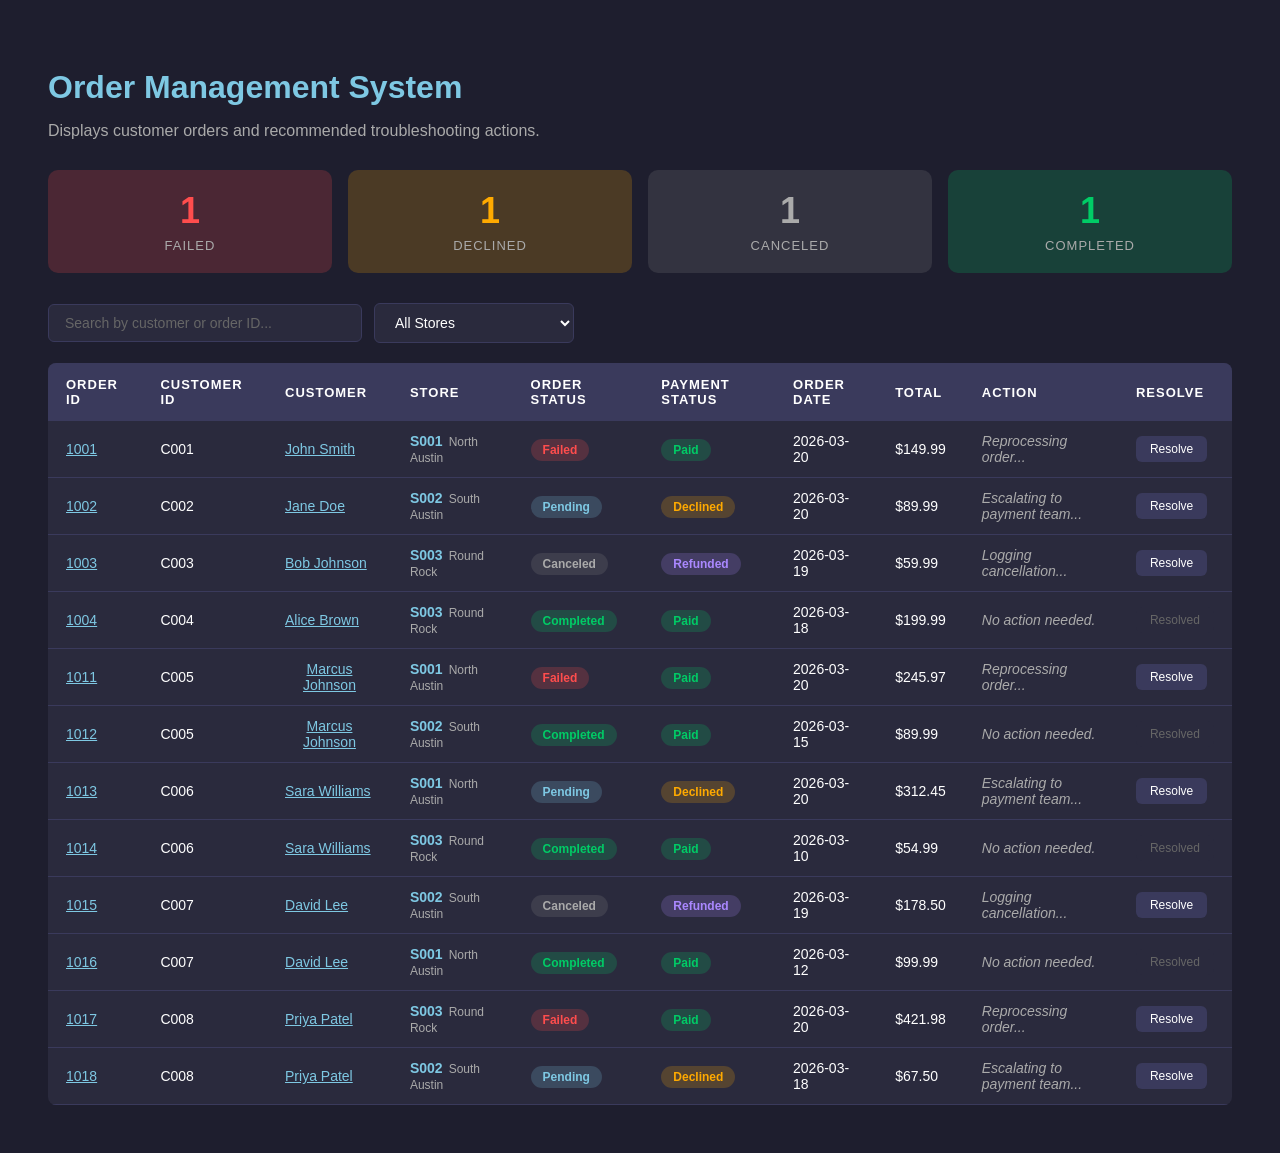
==== commit d32b10bf: "Add 8 customers, 12 orders, modify from order modal, comments in app.js" ====
--- a/index.html
+++ b/index.html
@@ -91,6 +91,94 @@
         <td class="action">No action needed.</td>
         <td><button class="resolve-btn" disabled>Resolved</button></td>
     </tr>
+    <tr data-store="S001">
+        <td><button class="clickable" onclick="openOrderModal('1011')">1011</button></td>
+        <td>C005</td>
+        <td><button class="clickable" onclick="openCustomerModal('C005')">Marcus Johnson</button></td>
+        <td><span class="store-id">S001</span><span class="store-tag">North Austin</span></td>
+        <td><span class="badge failed">Failed</span></td>
+        <td><span class="badge paid">Paid</span></td>
+        <td>2026-03-20</td><td>$245.97</td>
+        <td class="action">Reprocessing order...</td>
+        <td><button class="resolve-btn" onclick="resolveOrder(this)">Resolve</button></td>
+    </tr>
+    <tr data-store="S002">
+        <td><button class="clickable" onclick="openOrderModal('1012')">1012</button></td>
+        <td>C005</td>
+        <td><button class="clickable" onclick="openCustomerModal('C005')">Marcus Johnson</button></td>
+        <td><span class="store-id">S002</span><span class="store-tag">South Austin</span></td>
+        <td><span class="badge completed">Completed</span></td>
+        <td><span class="badge paid">Paid</span></td>
+        <td>2026-03-15</td><td>$89.99</td>
+        <td class="action">No action needed.</td>
+        <td><button class="resolve-btn" disabled>Resolved</button></td>
+    </tr>
+    <tr data-store="S001">
+        <td><button class="clickable" onclick="openOrderModal('1013')">1013</button></td>
+        <td>C006</td>
+        <td><button class="clickable" onclick="openCustomerModal('C006')">Sara Williams</button></td>
+        <td><span class="store-id">S001</span><span class="store-tag">North Austin</span></td>
+        <td><span class="badge pending">Pending</span></td>
+        <td><span class="badge declined">Declined</span></td>
+        <td>2026-03-20</td><td>$312.45</td>
+        <td class="action">Escalating to payment team...</td>
+        <td><button class="resolve-btn" onclick="resolveOrder(this)">Resolve</button></td>
+    </tr>
+    <tr data-store="S003">
+        <td><button class="clickable" onclick="openOrderModal('1014')">1014</button></td>
+        <td>C006</td>
+        <td><button class="clickable" onclick="openCustomerModal('C006')">Sara Williams</button></td>
+        <td><span class="store-id">S003</span><span class="store-tag">Round Rock</span></td>
+        <td><span class="badge completed">Completed</span></td>
+        <td><span class="badge paid">Paid</span></td>
+        <td>2026-03-10</td><td>$54.99</td>
+        <td class="action">No action needed.</td>
+        <td><button class="resolve-btn" disabled>Resolved</button></td>
+    </tr>
+    <tr data-store="S002">
+        <td><button class="clickable" onclick="openOrderModal('1015')">1015</button></td>
+        <td>C007</td>
+        <td><button class="clickable" onclick="openCustomerModal('C007')">David Lee</button></td>
+        <td><span class="store-id">S002</span><span class="store-tag">South Austin</span></td>
+        <td><span class="badge canceled">Canceled</span></td>
+        <td><span class="badge refunded">Refunded</span></td>
+        <td>2026-03-19</td><td>$178.50</td>
+        <td class="action">Logging cancellation...</td>
+        <td><button class="resolve-btn" onclick="resolveOrder(this)">Resolve</button></td>
+    </tr>
+    <tr data-store="S001">
+        <td><button class="clickable" onclick="openOrderModal('1016')">1016</button></td>
+        <td>C007</td>
+        <td><button class="clickable" onclick="openCustomerModal('C007')">David Lee</button></td>
+        <td><span class="store-id">S001</span><span class="store-tag">North Austin</span></td>
+        <td><span class="badge completed">Completed</span></td>
+        <td><span class="badge paid">Paid</span></td>
+        <td>2026-03-12</td><td>$99.99</td>
+        <td class="action">No action needed.</td>
+        <td><button class="resolve-btn" disabled>Resolved</button></td>
+    </tr>
+    <tr data-store="S003">
+        <td><button class="clickable" onclick="openOrderModal('1017')">1017</button></td>
+        <td>C008</td>
+        <td><button class="clickable" onclick="openCustomerModal('C008')">Priya Patel</button></td>
+        <td><span class="store-id">S003</span><span class="store-tag">Round Rock</span></td>
+        <td><span class="badge failed">Failed</span></td>
+        <td><span class="badge paid">Paid</span></td>
+        <td>2026-03-20</td><td>$421.98</td>
+        <td class="action">Reprocessing order...</td>
+        <td><button class="resolve-btn" onclick="resolveOrder(this)">Resolve</button></td>
+    </tr>
+    <tr data-store="S002">
+        <td><button class="clickable" onclick="openOrderModal('1018')">1018</button></td>
+        <td>C008</td>
+        <td><button class="clickable" onclick="openCustomerModal('C008')">Priya Patel</button></td>
+        <td><span class="store-id">S002</span><span class="store-tag">South Austin</span></td>
+        <td><span class="badge pending">Pending</span></td>
+        <td><span class="badge declined">Declined</span></td>
+        <td>2026-03-18</td><td>$67.50</td>
+        <td class="action">Escalating to payment team...</td>
+        <td><button class="resolve-btn" onclick="resolveOrder(this)">Resolve</button></td>
+    </tr>
     </tbody>
 </table>
 
@@ -105,8 +193,12 @@
         <table>
             <thead>
             <tr>
-                <th>Item</th><th>Qty</th><th>List Price</th>
-                <th>Retail Price</th><th>Savings</th><th>Line Total</th>
+                <th>Item / SKU</th>
+                <th>Qty</th>
+                <th>List Price</th>
+                <th>Retail Price</th>
+                <th>Savings</th>
+                <th>Line Total</th>
             </tr>
             </thead>
             <tbody id="orderItemsBody"></tbody>
@@ -128,8 +220,13 @@
         <table>
             <thead>
             <tr>
-                <th>Order ID</th><th>Store</th><th>Date</th>
-                <th>Order Status</th><th>Payment</th><th>Total</th><th>Actions</th>
+                <th>Order ID</th>
+                <th>Store</th>
+                <th>Date</th>
+                <th>Order Status</th>
+                <th>Payment</th>
+                <th>Total</th>
+                <th>Actions</th>
             </tr>
             </thead>
             <tbody id="customerOrderHistoryBody"></tbody>
@@ -139,36 +236,64 @@
 
 <!-- Modify Order Modal -->
 <div class="modal-overlay" id="modifyModal">
-    <div class="modal" style="width:480px;">
+    <div class="modal" style="width:680px;">
         <button class="modal-close" onclick="closeModal('modifyModal')">✕</button>
         <h2 id="modifyModalTitle">Modify Order</h2>
-        <div class="subtitle">Update the order details below and click Save Changes.</div>
+        <div class="subtitle">Adjust quantities, status, and fulfillment. Removed items are kept for records.</div>
         <input type="hidden" id="modifyOrderId">
+
         <div style="display:flex; flex-direction:column; gap:18px; margin-top:8px;">
+
+            <div style="display:grid; grid-template-columns:1fr 1fr; gap:16px;">
+                <div>
+                    <div class="form-label">Order Status</div>
+                    <select id="modifyOrderStatus" class="form-control">
+                        <option>Failed</option>
+                        <option>Pending</option>
+                        <option>Completed</option>
+                        <option>Canceled</option>
+                    </select>
+                </div>
+                <div>
+                    <div class="form-label">Fulfillment Type</div>
+                    <select id="modifyFulfillment" class="form-control">
+                        <option>Delivery</option>
+                        <option>Pickup</option>
+                        <option>Will Call</option>
+                        <option>Ship to Store</option>
+                    </select>
+                </div>
+            </div>
+
             <div>
-                <div class="form-label">Order Status</div>
-                <select id="modifyOrderStatus" class="form-control">
-                    <option>Failed</option>
-                    <option>Pending</option>
-                    <option>Completed</option>
-                    <option>Canceled</option>
-                </select>
+                <div class="form-label" style="margin-bottom:10px;">Adjust Item Quantities</div>
+                <table>
+                    <thead>
+                    <tr>
+                        <th>Item / SKU</th>
+                        <th>Unit Price</th>
+                        <th>Qty</th>
+                        <th>Line Total</th>
+                    </tr>
+                    </thead>
+                    <tbody id="modifyItemsBody"></tbody>
+                </table>
             </div>
-            <div>
-                <div class="form-label">Fulfillment Type</div>
-                <select id="modifyFulfillment" class="form-control">
-                    <option>Delivery</option>
-                    <option>Pickup</option>
-                    <option>Will Call</option>
-                    <option>Ship to Store</option>
-                </select>
+
+            <div class="cost-breakdown">
+                <div class="cost-row"><span>Subtotal</span><span id="modifySubtotal">$0.00</span></div>
+                <div class="cost-row"><span>Tax</span><span id="modifyTax">$0.00</span></div>
+                <div class="cost-row total"><span>New Order Total</span><span id="modifyTotal">$0.00</span></div>
             </div>
+
             <div>
                 <div class="form-label">Note (optional)</div>
-                <textarea id="modifyNote" class="form-control" rows="3"
-                          placeholder="e.g. Customer called to change pickup time..."></textarea>
+                <textarea id="modifyNote" class="form-control" rows="2"
+                          placeholder="e.g. Customer requested qty reduction on drill bits..."></textarea>
             </div>
+
         </div>
+
         <div class="action-buttons">
             <button class="btn btn-modify" onclick="saveModifyOrder()">💾 Save Changes</button>
             <button class="btn btn-cancel" onclick="closeModal('modifyModal')">Cancel</button>
--- a/styles.css
+++ b/styles.css
@@ -250,4 +250,17 @@
     font-size: 12px;
     color: #00cc66;
     margin-left: 8px;
-}+}
+
+.btn-close {
+    background-color: #3a3a5c;
+    color: #ccc;
+    border: none;
+    padding: 8px 16px;
+    border-radius: 6px;
+    cursor: pointer;
+    font-size: 13px;
+}
+.btn-close:hover {
+    background-color: #4a4a6c;
+}
